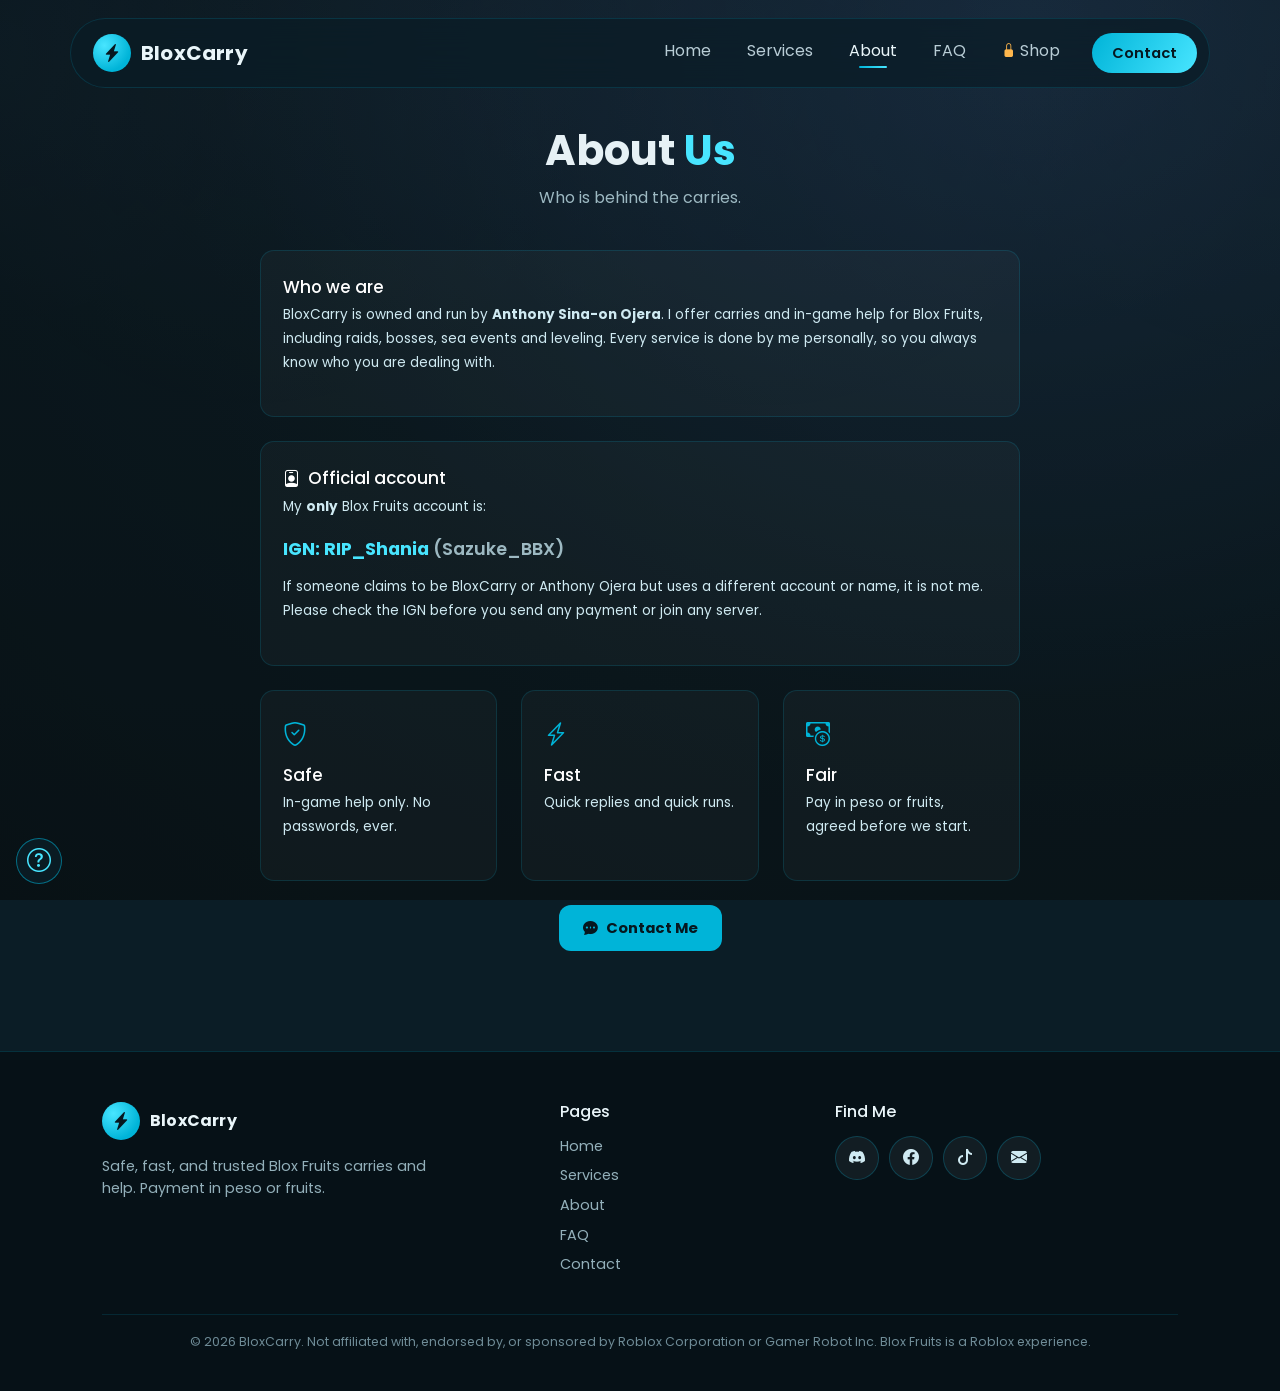
==== about.html @ fe70d106 "Add website files" ====
<!DOCTYPE html>
<html lang="en">
<head>
  <meta charset="UTF-8">
  <meta name="viewport" content="width=device-width, initial-scale=1.0">
  <title>About | Blox Fruits Services</title>
  <meta name="description" content="About BloxCarry: owned and run by Anthony Sina-on Ojera. The only official account is RIP_Shania (Sazuke_BBX).">
  <link href="https://cdn.jsdelivr.net/npm/bootstrap@5.3.0/dist/css/bootstrap.min.css" rel="stylesheet">
  <link href="https://cdn.jsdelivr.net/npm/bootstrap-icons/font/bootstrap-icons.css" rel="stylesheet">
  <link href="https://fonts.googleapis.com/css2?family=Poppins:wght@400;600;700&display=swap" rel="stylesheet">
  <link href="style.css" rel="stylesheet">
</head>
<body>
  <div id="site-nav"></div>
  <main>
    <section class="page-head"><h1>About <span>Us</span></h1><p>Who is behind the carries.</p></section>
    <section class="container block" style="padding-top:30px">
      <div class="about-box">

        <div class="card-dark mb-4">
          <h3>Who we are</h3>
          <p>BloxCarry is owned and run by <strong>Anthony Sina-on Ojera</strong>. I offer carries and in-game help for Blox Fruits, including raids, bosses, sea events and leveling. Every service is done by me personally, so you always know who you are dealing with.</p>
        </div>

        <div class="card-dark mb-4">
          <h3><i class="bi bi-person-badge" style="display:inline;margin:0 8px 0 0"></i>Official account</h3>
          <p>My <strong>only</strong> Blox Fruits account is:</p>
          <p class="price" style="margin-bottom:10px">IGN: RIP_Shania <span style="color:#9db9c2;font-weight:600">(Sazuke_BBX)</span></p>
          <p>If someone claims to be BloxCarry or Anthony Ojera but uses a different account or name, it is not me. Please check the IGN before you send any payment or join any server.</p>
        </div>

        <div class="row g-4">
          <div class="col-md-4"><div class="card-dark"><i class="bi bi-shield-check"></i><h3>Safe</h3><p>In-game help only. No passwords, ever.</p></div></div>
          <div class="col-md-4"><div class="card-dark"><i class="bi bi-lightning-charge"></i><h3>Fast</h3><p>Quick replies and quick runs.</p></div></div>
          <div class="col-md-4"><div class="card-dark"><i class="bi bi-cash-coin"></i><h3>Fair</h3><p>Pay in peso or fruits, agreed before we start.</p></div></div>
        </div>

        <div class="text-center mt-4"><a href="contact.html" class="hero-cta"><i class="bi bi-chat-dots-fill"></i> Contact Me</a></div>
      </div>
    </section>
  </main>
  <div id="site-footer"></div>
  <script src="https://cdn.jsdelivr.net/npm/bootstrap@5.3.0/dist/js/bootstrap.bundle.min.js"></script>
  <script src="main.js"></script>
</body>
</html>
---- style.css ----
body { font-family: 'Poppins', sans-serif; background: #0b1d26; color: #fff; padding-top: 90px; }
    section { scroll-margin-top: 100px; }
    h2.section-title { font-size: 1.7rem; font-weight: 700; color: #eaf6fa; text-align: center; margin-bottom: 8px; }
    .section-sub { text-align: center; color: #93b0ba; font-size: .95rem; margin-bottom: 36px; }
    .block { padding: 60px 0 10px; }

    /* ===== NAVBAR ===== */
    .navbar-toggler { border-color: rgba(0,180,216,.5); padding: 6px 10px; }
    .navbar-toggler:focus { box-shadow: 0 0 0 3px rgba(0,180,216,.25); }
    .navbar-toggler-icon { background-image: url("data:image/svg+xml;charset=utf8,%3Csvg xmlns='http://www.w3.org/2000/svg' viewBox='0 0 30 30'%3E%3Cpath stroke='white' stroke-width='2' d='M4 7h22M4 15h22M4 23h22'/%3E%3C/svg%3E"); }
    .navbar {
      position: fixed; top: 18px; left: 50%; transform: translateX(-50%);
      width: min(1140px, 92vw); margin: 0;
      background: rgba(11,29,38,.72); backdrop-filter: blur(16px); -webkit-backdrop-filter: blur(16px);
      border: 1px solid rgba(0,180,216,.16); border-radius: 999px; padding: 10px 12px 10px 22px;
      transition: background .35s, border-color .35s, box-shadow .35s, top .35s; z-index: 1030;
    }
    .navbar.is-scrolled { top: 10px; background: rgba(9,22,29,.92); border-color: rgba(0,180,216,.3); box-shadow: 0 10px 30px rgba(0,0,0,.4); }
    .navbar .container-fluid { padding: 0; }
    .navbar-brand { font-weight: 700; letter-spacing: .2px; color: #eaf6fa !important; display: flex; align-items: center; }
    .icon-circle {
      display: inline-flex; align-items: center; justify-content: center; width: 38px; height: 38px; border-radius: 50%;
      background: radial-gradient(circle at 30% 30%, #48e5ff, #00b4d8 70%); color: #06171f; font-size: 18px; margin-right: 10px;
      animation: brandPulse 3s ease-in-out infinite;
    }
    .navbar-logo { width: 38px; height: 38px; border-radius: 50%; object-fit: cover; margin-right: 10px; animation: brandPulse 3s ease-in-out infinite; }
    @keyframes brandPulse { 0%,100% { box-shadow: 0 0 0 0 rgba(0,180,216,.35); } 50% { box-shadow: 0 0 0 6px rgba(0,180,216,0); } }
    .nav-link { color: #b9cdd6 !important; margin-right: 8px; padding: 8px 14px !important; border-radius: 8px; transition: color .25s; }
    .nav-link:hover, .nav-link.active { color: #eaf6fa !important; }
    .nav-link::after { content: ''; display: block; height: 2px; width: 0; margin: 3px auto 0; background: linear-gradient(90deg, #00b4d8, #48e5ff); transition: width .3s; border-radius: 2px; }
    .nav-link:hover::after, .nav-link.active::after { width: 60%; }
    .nav-contact-btn {
      background: linear-gradient(120deg, #00b4d8, #48e5ff); color: #06171f !important; font-weight: 600; font-size: .92rem;
      padding: 9px 20px; border-radius: 999px; border: none; white-space: nowrap; margin-left: 10px; text-decoration: none; transition: transform .25s, box-shadow .25s;
    }
    .nav-contact-btn:hover { transform: translateY(-1px); box-shadow: 0 6px 18px rgba(0,180,216,.35); }
    @media (max-width: 991px) { .navbar { padding: 10px 14px; border-radius: 26px; } .nav-contact-btn { display: inline-block; margin: 8px 0 4px; } }

    /* ===== BACKGROUND ===== */
    #bg-orbs { position: fixed; inset: 0; width: 100vw; height: 100vh; z-index: -1; display: block;
      background: radial-gradient(ellipse at 80% 0%, #17304a 0%, #0b1d26 55%, #081419 100%); }

    /* ===== HERO (placeholder until design arrives) ===== */
    .hero { padding: 30px 20px 60px; position: relative; }
    .hero-inner { max-width: 1140px; margin: 0 auto; position: relative; z-index: 1; }
    .hero-top-row { display: flex; align-items: center; justify-content: space-between; gap: 32px; margin-bottom: 36px; flex-wrap: wrap; }
    .hero-badge { display: inline-flex; align-items: center; gap: 7px; background: rgba(0,180,216,.1); border: 1px solid rgba(0,180,216,.3); border-radius: 20px; padding: 5px 14px; font-size: .75rem; font-weight: 700; color: #48e5ff; letter-spacing: .05em; text-transform: uppercase; margin-bottom: 20px; }
    .hero-badge-dot { width: 7px; height: 7px; border-radius: 50%; background: #48c78e; animation: heroPulse 2s infinite; }
    .hero-title { font-size: clamp(1.9rem, 5vw, 3.2rem); font-weight: 700; line-height: 1.15; letter-spacing: -.03em; margin-bottom: 18px; }
    .hero-title span { color: #48e5ff; }
    .hero-subtitle { color: #dae8f5; font-size: .98rem; line-height: 1.7; margin-bottom: 28px; max-width: 480px; }
    .hero-cta-row { display: flex; align-items: center; gap: 10px; flex-wrap: wrap; }
    .hero-cta { display: inline-flex; align-items: center; gap: 8px; background: #00b4d8; color: #06171f; border-radius: 12px; padding: 12px 24px; font-size: .92rem; font-weight: 700; text-decoration: none; transition: .2s; }
    .hero-cta:hover { background: #48e5ff; transform: translateY(-2px); color: #06171f; }
    .hero-cta-ghost { display: inline-flex; align-items: center; gap: 8px; background: rgba(255,255,255,.08); color: rgba(255,255,255,.85); border: 1px solid rgba(255,255,255,.15); border-radius: 12px; padding: 11px 20px; font-size: .92rem; font-weight: 600; text-decoration: none; transition: .2s; }
    .hero-cta-ghost:hover { background: rgba(255,255,255,.14); color: #fff; }
    .hero-alert-card { background: rgba(72,199,142,.1); border: 1px solid rgba(72,199,142,.3); border-radius: 16px; padding: 14px 16px; text-decoration: none; display: block; min-width: 150px; transition: .25s; }
    .hero-alert-card:hover { background: rgba(72,199,142,.18); transform: translateY(-3px); }
    .alert-top-row { display: flex; align-items: center; gap: 7px; margin-bottom: 8px; }
    .alert-dot { width: 7px; height: 7px; border-radius: 50%; background: #48c78e; }
    .alert-label { font-size: .62rem; font-weight: 700; text-transform: uppercase; letter-spacing: .08em; color: rgba(72,199,142,.85); }
    .alert-num { font-size: 1.7rem; font-weight: 700; color: #fff; line-height: 1; }
    .alert-sub { font-size: .72rem; color: rgba(72,199,142,.7); margin-top: 4px; }
    .hero-card-grid { display: grid; grid-template-columns: repeat(4, 1fr); gap: 10px; border-top: 1px solid rgba(255,255,255,.08); padding-top: 24px; }
    .hero-quick-card { background: rgba(255,255,255,.05); border: 1px solid rgba(255,255,255,.09); border-radius: 14px; padding: 16px; text-decoration: none; display: block; transition: .2s; }
    .hero-quick-card:hover { background: rgba(255,255,255,.1); border-color: rgba(0,180,216,.4); transform: translateY(-3px); }
    .qc-icon { font-size: 1.1rem; display: block; margin-bottom: 10px; }
    .qc-name { font-size: .8rem; font-weight: 700; color: rgba(255,255,255,.9); }
    .qc-sub { font-size: .68rem; color: rgba(218,232,245,.5); margin-top: 3px; }
    .hero-stats { display: flex; gap: 24px; margin-top: 20px; padding-top: 20px; border-top: 1px solid rgba(255,255,255,.07); flex-wrap: wrap; align-items: center; }
    .hero-stat-val { font-size: 1.8rem; font-weight: 700; line-height: 1; }
    .hero-stat-lbl { font-size: .75rem; color: #dae8f5; margin-top: 3px; }
    .hero-stat-divider { width: 1px; background: rgba(255,255,255,.12); align-self: stretch; }
    @keyframes heroPulse { 0%,100% { box-shadow: 0 0 0 0 rgba(72,199,142,.45); } 50% { box-shadow: 0 0 0 5px rgba(72,199,142,0); } }

    /* ===== HOLOGRAM HERO VISUAL ===== */
    .hero-visual { flex: 0 1 520px; width: 100%; max-width: 520px; position: relative; margin-inline: auto; }
    .hero-visual .hero-alert-card { position: absolute; top: 0; right: 0; z-index: 20; }
    .hero-scene { position: relative; width: 100%; aspect-ratio: 520 / 440; container-type: inline-size; }
    .hero-scene > svg { position: absolute; inset: 0; width: 100%; height: 100%; overflow: visible; }
    .hero-scene .layer-back { z-index: 1; }
    .hero-scene .layer-holo { z-index: 5; pointer-events: none; filter: drop-shadow(0 0 5px rgba(127,231,255,.9)) drop-shadow(0 0 18px rgba(127,231,255,.45)); animation: holoFlicker 7s infinite; }
    .orbit-card { position: absolute; width: 24cqw; padding: 1.6cqw 1.2cqw; display: flex; align-items: center; justify-content: center; gap: .8cqw; text-align: center; font-size: clamp(9px, 2.5cqw, 13px); font-weight: 600; line-height: 1.2; color: #dae8f5; background: linear-gradient(160deg, rgba(255,183,77,.16), rgba(30,45,61,.6)); backdrop-filter: blur(3px); border: 1px solid rgba(255,183,77,.38); border-radius: 12px; box-shadow: 0 0 18px rgba(255,183,77,.22), 0 8px 14px rgba(0,0,0,.28); will-change: transform, left, top; text-decoration: none; cursor: pointer; transition: box-shadow .25s, border-color .25s, background .25s, color .25s; }
    .orbit-card i { color: #ffb74d; font-size: 1.15em; flex-shrink: 0; }
    .orbit-card::after { content: ''; position: absolute; inset: -3px; border-radius: 15px; pointer-events: none; border: 1px solid #ffb74d; opacity: 0; animation: cardAura 2.8s ease-out infinite; animation-delay: var(--d, 0s); }
    .orbit-card:hover, .orbit-card:focus-visible { outline: none; color: #fff; border-color: #dae8f5; background: linear-gradient(160deg, #4b6c88, #2d455b); box-shadow: 0 0 26px rgba(255,183,77,.8), 0 0 64px rgba(255,183,77,.35), 0 8px 14px rgba(0,0,0,.28); }
    .orbit-card:hover::after { animation-duration: 1.1s; }
    .conduit { stroke: #ffb74d; stroke-width: 3; stroke-linecap: round; stroke-dasharray: 1 10; opacity: .8; animation: heroFlow 1.1s linear infinite; }
    .conduit.on { stroke: #fff; stroke-width: 4; opacity: 1; animation-duration: .45s; }
    .ring-dash { transform-origin: 260px 282px; animation: heroFlow 3s linear infinite; }
    .beam { animation: beamShimmer 4s ease-in-out infinite; }
    .holo-float { animation: holoFloat 4.5s ease-in-out infinite; }
    .holo-ring { animation: ringFlow 3s linear infinite; }
    .holo-ring.rev { animation-direction: reverse; }
    @keyframes holoFloat { 0%,100% { transform: translateY(0); } 50% { transform: translateY(-9px); } }
    @keyframes ringFlow { to { stroke-dashoffset: -24; } }
    .scan-rect { animation: holoScan .5s linear infinite; }
    .beam-lines { animation: holoRise 1.6s linear infinite; }
    .ripple { transform-origin: 260px 282px; animation: holoRipple 2.6s ease-out infinite; }
    @keyframes heroFlow { to { stroke-dashoffset: -11; } }
    @keyframes beamShimmer { 0%,100% { opacity: .55; } 50% { opacity: .9; } }
    @keyframes cardAura { 0% { opacity: .75; transform: scale(1); } 100% { opacity: 0; transform: scale(1.2); } }
    @keyframes holoFlicker { 0%,90%,100% { opacity: 1; transform: none; } 91% { opacity: .5; transform: translateX(2px); } 92% { opacity: 1; transform: translateX(-2px); } 93% { opacity: .7; transform: none; } 95% { opacity: 1; } }
    @keyframes holoScan { to { transform: translateY(4px); } }
    @keyframes holoRise { to { transform: translateY(-8px); } }
    @keyframes holoRipple { 0% { opacity: .8; transform: scale(1); } 100% { opacity: 0; transform: scale(1.9); } }
    .btn-custom { background: #0077ff; color: #fff; font-weight: 600; padding: 10px 20px; border-radius: 8px; border: none; margin: 20px 5px 0; text-decoration: none; display: inline-block; transition: background .3s; }
    .btn-custom:hover { background: #005fcc; color: #fff; }
    .btn-coffee { background: linear-gradient(to right, #00b4d8, #0096c7); color: #fff; font-weight: 600; padding: 10px 22px; border: none; border-radius: 8px; margin: 20px 5px 0; text-decoration: none; display: inline-block; }
    .btn-coffee:hover { background: linear-gradient(to right, #0077b6, #00b4d8); color: #fff; }

    /* ===== RATINGS ===== */
    .rating-box { display: flex; flex-wrap: wrap; align-items: center; justify-content: center; gap: 22px; padding: 22px; border: 1px solid rgba(0,180,216,.2); border-radius: 18px; background: rgba(255,255,255,.03); max-width: 640px; margin: 0 auto; }
    .rating-big { font-size: 2.6rem; font-weight: 700; color: #48e5ff; line-height: 1; }
    .rating-label { font-size: .82rem; color: #93b0ba; margin-bottom: 4px; }
    .rating-stars { display: flex; align-items: center; gap: 3px; }
    .rating-stars i { color: #ffc107; font-size: 1rem; }
    .rating-stars span { color: #fff; font-weight: 600; margin-left: 6px; font-size: .92rem; }

    /* ===== CARDS ===== */
    .card-dark { height: 100%; background: rgba(255,255,255,.03); border: 1px solid rgba(0,180,216,.16); border-radius: 14px; padding: 26px 22px; transition: transform .3s, box-shadow .3s; }
    .card-dark:hover { transform: translateY(-6px); box-shadow: 0 14px 30px rgba(0,180,216,.3); }
    .card-dark > i { font-size: 1.5rem; color: #00b4d8; margin-bottom: 12px; display: block; }
    .card-dark h3 { font-size: 1.05rem; color: #fff; margin-bottom: 6px; }
    .card-dark p { font-size: .85rem; color: #9db9c2; line-height: 1.5; }
    .price { color: #48e5ff !important; font-weight: 700; font-size: 1.1rem !important; }
    .step-num { display: inline-flex; width: 34px; height: 34px; align-items: center; justify-content: center; border-radius: 50%; background: linear-gradient(120deg,#00b4d8,#48e5ff); color: #06171f; font-weight: 700; margin-bottom: 10px; }

    /* ===== FORM ===== */
    .order-form { max-width: 640px; margin: 0 auto; background: rgba(16,33,42,.85); border: 2px solid #00b4d8; border-radius: 14px; padding: 28px; box-shadow: 0 0 20px rgba(0,180,216,.3); }
    .order-form label { font-size: .9rem; color: #cfeaf2; margin: 12px 0 4px; }
    .order-form .form-control, .order-form .form-select { background-color: #0e1c24; border: 1px solid #1f3a45; color: #fff; border-radius: 8px; }
    .order-form .form-control:focus, .order-form .form-select:focus { border-color: #00b4d8; box-shadow: 0 0 0 3px rgba(0,180,216,.25); }
    .order-form .warning { color: #ffc107; font-size: .85rem; margin: 14px 0 6px; }
    .btn-submit { background: #00b4d8; color: #fff; font-weight: 600; padding: 10px 20px; border: none; border-radius: 8px; width: 100%; margin-top: 12px; transition: background .3s; }
    .btn-submit:hover { background: #0096c7; }

    /* ===== REVIEWS / FAQ ===== */
    .review p { font-style: italic; color: #cfeaf2; }
    .review footer { color: #93b0ba; font-size: .85rem; margin-top: 8px; }
    details { background: rgba(255,255,255,.03); border: 1px solid rgba(0,180,216,.16); border-radius: 12px; padding: 14px 18px; margin: 0 auto 12px; max-width: 760px; }
    summary { cursor: pointer; font-weight: 600; color: #eaf6fa; }
    details p { color: #9db9c2; margin: 10px 0 0; font-size: .92rem; }

    /* ===== SOCIALS ===== */
    .social-row { display: flex; flex-wrap: wrap; gap: 10px; justify-content: center; }
    .social-circle { width: 42px; height: 42px; border-radius: 50%; background: rgba(255,255,255,.05); border: 1px solid rgba(0,180,216,.25); display: flex; align-items: center; justify-content: center; color: #cfeaf2; font-size: 1rem; text-decoration: none; transition: transform .25s, background .25s, color .25s; }
    .social-circle:hover { background: #00b4d8; color: #06171f; transform: translateY(-3px); }

    /* ===== FOOTER ===== */
    .site-footer { margin-top: 90px; padding: 50px 0 24px; background: rgba(6,16,22,.85); border-top: 1px solid rgba(0,180,216,.2); }
    .site-footer h4 { font-size: 1rem; color: #eaf6fa; margin-bottom: 14px; }
    .site-footer a.f-link { display: block; color: #93b0ba; text-decoration: none; font-size: .9rem; margin-bottom: 8px; transition: color .25s; }
    .site-footer a.f-link:hover { color: #48e5ff; }
    .site-footer .social-row { justify-content: flex-start; }
    .footer-note { border-top: 1px solid rgba(0,180,216,.14); margin-top: 30px; padding-top: 18px; font-size: .78rem; color: #6f8c97; text-align: center; }

    /* ===== SCROLL TOP ===== */
    #scrollTopBtn { position: fixed; right: 26px; bottom: 26px; width: 46px; height: 46px; border-radius: 50%; border: none; background: linear-gradient(120deg,#00b4d8,#48e5ff); color: #06171f; font-size: 1.2rem; display: flex; align-items: center; justify-content: center; cursor: pointer; box-shadow: 0 6px 18px rgba(0,0,0,.35); opacity: 0; visibility: hidden; transform: translateY(12px); transition: opacity .3s, transform .3s; z-index: 1040; }
    #scrollTopBtn.show { opacity: 1; visibility: visible; transform: translateY(0); }

    @media (max-width: 900px) {
      .hero-top-row { flex-direction: column; }
      .hero-visual .hero-alert-card { position: static; width: 100%; margin-top: 10px; }
      .hero-card-grid { grid-template-columns: repeat(2, 1fr); }
    }
    @media (max-width: 480px) { .hero-stat-divider { display: none; } .hero-stats { gap: 14px; } }
    @media (prefers-reduced-motion: reduce) {
      .icon-circle, .navbar-logo, .conduit, .ring-dash, .beam, .holo-float, .holo-ring, .orbit-card::after, .layer-holo, .scan-rect, .beam-lines, .ripple { animation: none; }
    }
  
    /* ===== MULTI-PAGE ADDITIONS ===== */
    .page-head { text-align: center; padding: 30px 20px 10px; }
    .page-head h1 { font-size: clamp(1.9rem, 4vw, 2.6rem); font-weight: 700; }
    .page-head h1 span { color: #48e5ff; }
    .page-head p { color: #9db9c2; max-width: 560px; margin: 10px auto 0; }
    .pay-note { display: flex; align-items: center; justify-content: center; gap: 10px; flex-wrap: wrap; max-width: 520px; margin: 0 auto 32px; padding: 12px 18px; border-radius: 14px; background: rgba(255,193,7,.08); border: 1px solid rgba(255,193,7,.3); color: #ffe08a; font-size: .95rem; }
    .hero-signals { margin-top: 30px; }
    .hero-signals .rating-stars { margin-bottom: 16px; }
    .hero-signals .social-row { justify-content: flex-start; }
    .help-btn { position: fixed; left: 26px; bottom: 26px; width: 46px; height: 46px; border-radius: 50%; border: 1px solid rgba(0,180,216,.55); background: rgba(11,29,38,.88); color: #48e5ff; font-size: 1.5rem; display: flex; align-items: center; justify-content: center; cursor: pointer; z-index: 1040; animation: brandPulse 3s ease-in-out infinite; transition: background .25s, color .25s, transform .25s; }
    .help-btn:hover { background: #00b4d8; color: #06171f; transform: scale(1.1); }
    .modal-content.custom-modal { background: #10212a; color: #fff; border-radius: 14px; border: 2px solid #00b4d8; box-shadow: 0 0 20px rgba(0,180,216,.4); }
    .custom-modal .modal-header { border-bottom: 1px solid #1f3a45; }
    .custom-modal .modal-title { font-weight: 600; color: #00b4d8; }
    .custom-modal .btn-close { filter: invert(1); }
    .how-step { display: flex; gap: 14px; margin-bottom: 16px; }
    .how-step h3 { font-size: 1rem; margin: 0 0 2px; }
    .how-step p { margin: 0; font-size: .87rem; color: #9db9c2; }
    .how-step .step-num { flex-shrink: 0; margin: 0; }
    .contact-big { display: flex; align-items: center; gap: 16px; padding: 24px; border-radius: 16px; text-decoration: none; color: #fff; font-weight: 600; font-size: 1.1rem; transition: transform .25s, box-shadow .25s; }
    .contact-big i { font-size: 2rem; }
    .contact-big small { display: block; font-weight: 400; font-size: .8rem; opacity: .85; }
    .contact-big:hover { color: #fff; transform: translateY(-4px); box-shadow: 0 14px 30px rgba(0,0,0,.4); }
    .cb-discord { background: linear-gradient(135deg, #5865F2, #404eed); }
    .cb-messenger { background: linear-gradient(135deg, #0099ff, #a033ff); }
    .about-box { max-width: 760px; margin: 0 auto; }
    .about-box p { color: #cfeaf2; line-height: 1.75; }
    @media (max-width: 576px) { .help-btn { left: 16px; bottom: 16px; width: 42px; height: 42px; } }

    /* ===== SERVICES PAGE ===== */
    .svc-nav { display: flex; flex-wrap: wrap; gap: 10px; justify-content: center; margin-bottom: 40px; }
    .svc-nav a { padding: 8px 16px; border-radius: 999px; border: 1px solid rgba(0,180,216,.3); background: rgba(255,255,255,.04); color: #cfeaf2; text-decoration: none; font-size: .88rem; transition: background .25s, color .25s; }
    .svc-nav a:hover { background: #00b4d8; color: #06171f; }
    .svc-cat { margin-bottom: 48px; }
    .svc-cat h2 { font-size: 1.4rem; font-weight: 700; color: #eaf6fa; margin-bottom: 20px; display: flex; align-items: center; gap: 10px; }
    .svc-cat h2 i { color: #00b4d8; }
    .svc-item { display: flex; flex-direction: column; }
    .svc-item h3 { font-size: 1.05rem; margin-bottom: 12px; }
    .svc-price { font-size: 1.8rem; font-weight: 700; color: #48e5ff; line-height: 1; }
    .svc-or { font-size: .85rem; color: #9db9c2; margin: 8px 0 14px; min-height: 1px; }
    .svc-or span { color: #ffe08a; }
    .svc-fee { font-size: .8rem; color: #ffb74d; margin-bottom: 14px; }
    .svc-badge { font-size: .62rem; font-weight: 700; text-transform: uppercase; background: rgba(255,193,7,.15); color: #ffc107; border: 1px solid rgba(255,193,7,.4); border-radius: 999px; padding: 2px 8px; margin-left: 8px; vertical-align: middle; white-space: nowrap; }
    .svc-item .btn-custom { margin: auto 0 0; align-self: flex-start; }

    /* ===== CATEGORY CARDS + SERVICE MODAL ===== */
    .cat-card { display: flex; flex-direction: column; align-items: flex-start; gap: 6px; width: 100%; height: 100%; text-align: left; cursor: pointer; font-family: inherit; background: rgba(255,255,255,.03); border: 1px solid rgba(0,180,216,.16); border-radius: 14px; padding: 28px 24px; color: #fff; transition: transform .3s, box-shadow .3s, border-color .3s; }
    .cat-card:hover { transform: translateY(-6px); border-color: rgba(0,180,216,.6); box-shadow: 0 14px 30px rgba(0,180,216,.3); }
    .cat-card .cat-ic { font-size: 2.2rem; color: #00b4d8; }
    .cat-card h3 { font-size: 1.2rem; margin: 8px 0 0; }
    .cat-card .cat-count { font-size: .85rem; color: #9db9c2; }
    .cat-card .cat-go { margin-top: 10px; font-size: .85rem; color: #48e5ff; }
    .svc-hint { font-size: .88rem; color: #9db9c2; margin-bottom: 12px; }
    .svc-pick { display: flex; justify-content: space-between; align-items: center; width: 100%; font-family: inherit; background: #0e1c24; border: 1px solid #1f3a45; border-radius: 10px; color: #fff; padding: 11px 14px; margin-bottom: 8px; font-size: .92rem; text-align: left; transition: border-color .2s, background .2s; }
    .svc-pick:hover, .svc-pick.active { border-color: #00b4d8; background: rgba(0,180,216,.12); }
    .pay-panel { margin-top: 14px; padding: 18px; border-radius: 12px; background: rgba(0,180,216,.08); border: 1px solid rgba(0,180,216,.35); }
    .pay-panel h4 { font-size: 1rem; margin-bottom: 10px; }
    .pay-panel .svc-or { margin-bottom: 8px; }
    .pay-panel .btn-custom { margin: 10px 0 0; }

/* =====================================================================
   RESPONSIVE + EYE-COMFORT OVERRIDES
   Paste this at the VERY BOTTOM of your existing CSS (after everything
   else) so it wins over the earlier rules. Nothing above needs deleting.
   Also make sure your <head> has:
   <meta name="viewport" content="width=device-width, initial-scale=1">
   ===================================================================== */

:root { --gutter: clamp(14px, 4vw, 32px); }

html { -webkit-text-size-adjust: 100%; scroll-behavior: smooth; }

body {
  overflow-x: hidden;
  min-height: 100vh;
  min-height: 100dvh;
  padding-top: clamp(76px, 12vw, 96px);
  color: #e6f1f5;                       /* softer than pure white = less glare */
}
img, svg, video, canvas { max-width: 100%; }
section { scroll-margin-top: clamp(84px, 14vw, 104px); }
.container, .container-fluid { padding-inline: var(--gutter); }
.navbar .container-fluid { padding-inline: 0; }

/* ---------- BACKGROUND: calmer, no pixel-grid, no neon glare ---------- */
body::before {
  content: '';
  position: fixed; inset: 0; z-index: -2;
  background:
    radial-gradient(ellipse at 80% 0%, #132a3d 0%, rgba(11,29,38,0) 60%),
    linear-gradient(180deg, #0b1d26 0%, #081419 100%);
}
/* desktop: keep the animated canvas but dim it */
#bg-orbs { opacity: .5; filter: saturate(.7) brightness(.8); }
/* phones / tablets / touch devices: turn the bright canvas off entirely */
@media (max-width: 991px), (pointer: coarse) {
  #bg-orbs { display: none; }
}

/* ---------- TYPOGRAPHY (fluid) ---------- */
h2.section-title { font-size: clamp(1.4rem, 1rem + 2vw, 2rem); }
.section-sub { font-size: clamp(.88rem, .8rem + .3vw, 1rem); padding-inline: 8px; }
.block { padding: clamp(36px, 7vw, 64px) 0 10px; }
.hero-title { font-size: clamp(1.7rem, 1.1rem + 3.4vw, 3.4rem); color: #eaf6fa; overflow-wrap: anywhere; }
.hero-subtitle { color: #cfdfe8; max-width: min(480px, 100%); }
.page-head h1 { font-size: clamp(1.7rem, 1.1rem + 3vw, 2.6rem); }

/* ---------- NAVBAR ---------- */
.navbar { width: min(1140px, calc(100vw - 20px)); }
@media (max-width: 991px) {
  .navbar { top: 10px; padding: 8px 12px 8px 16px; border-radius: 26px; }
  .navbar-collapse { max-height: calc(100dvh - 110px); overflow-y: auto; padding-top: 8px; }
  .nav-link { padding: 12px 14px !important; margin: 0 0 2px; }
  .nav-link::after { display: none; }
  .nav-link.active { background: rgba(0,180,216,.12); }
  .nav-contact-btn { display: block; text-align: center; margin: 8px 0 4px; padding: 12px 20px; }
  .navbar-toggler { min-width: 44px; min-height: 44px; }
}
@media (max-width: 360px) {
  .navbar-brand { font-size: .95rem; }
  .icon-circle, .navbar-logo { width: 32px; height: 32px; margin-right: 8px; }
}

/* ---------- HERO ---------- */
.hero { padding: clamp(10px, 3vw, 30px) var(--gutter) clamp(36px, 8vw, 70px); }
.hero-top-row { gap: clamp(20px, 4vw, 48px); }
.hero-top-row > :first-child { flex: 1 1 340px; min-width: 0; }
.hero-cta, .hero-cta-ghost { min-height: 46px; justify-content: center; }

@media (max-width: 1100px) {
  .hero-visual { flex-basis: 440px; max-width: 440px; }
}
@media (max-width: 900px) {
  .hero-top-row { flex-direction: column; align-items: stretch; }
  .hero-visual { width: min(100%, 440px); max-width: 440px; flex: none; }
  .hero-card-grid { grid-template-columns: repeat(2, 1fr); }
}
@media (max-width: 576px) {
  .hero-cta-row > a { flex: 1 1 150px; }
  .hero-stats { gap: 16px; }
  .hero-stat-val { font-size: 1.5rem; }
  .qc-sub { font-size: .7rem; }
}
@media (max-width: 380px) {
  .hero-cta-row > a { flex: 1 1 100%; }
  .hero-card-grid { gap: 8px; }
  .hero-quick-card { padding: 12px; }
}

/* mobile: calmer hologram (no flicker/strobe, softer glow) */
@media (max-width: 991px) {
  .hero-scene .layer-holo {
    animation: none;
    filter: drop-shadow(0 0 3px rgba(127,231,255,.55));
  }
  .orbit-card { box-shadow: 0 6px 12px rgba(0,0,0,.25); }
  .orbit-card::after { display: none; }
  .hero-badge-dot, .icon-circle, .navbar-logo, .help-btn { animation-duration: 6s; }
}

/* ---------- CARDS / FORMS / SERVICES ---------- */
.card-dark { padding: clamp(18px, 4vw, 26px) clamp(16px, 3.5vw, 22px); }
.cat-card { padding: clamp(20px, 4vw, 28px) clamp(18px, 3.5vw, 24px); }
.svc-price { font-size: clamp(1.5rem, 1.2rem + 1.2vw, 1.8rem); }
.svc-pick { min-height: 46px; flex-wrap: wrap; gap: 4px 12px; }
.order-form { padding: clamp(18px, 4vw, 28px); width: 100%; }
.order-form .form-control, .order-form .form-select { font-size: 16px; min-height: 44px; } /* stops iOS zoom */
.rating-box { padding: clamp(16px, 4vw, 22px); gap: clamp(12px, 3vw, 22px); }
.rating-big { font-size: clamp(2rem, 1.5rem + 2vw, 2.6rem); }
.btn-custom, .btn-coffee, .btn-submit { min-height: 44px; }
details { padding: 14px clamp(14px, 3vw, 18px); }
summary { padding-block: 2px; }
.contact-big { padding: clamp(16px, 4vw, 24px); font-size: clamp(1rem, .9rem + .5vw, 1.1rem); }
.pay-note { max-width: min(520px, 100%); }
.social-circle { width: 44px; height: 44px; }
.custom-modal .modal-body { max-height: calc(100dvh - 160px); overflow-y: auto; overflow-wrap: anywhere; }

/* ---------- FOOTER ---------- */
.site-footer { margin-top: clamp(50px, 9vw, 90px); padding: clamp(32px, 6vw, 50px) 0 24px; }
@media (max-width: 576px) {
  .site-footer { text-align: center; }
  .site-footer .social-row { justify-content: center; }
}

/* ---------- FLOATING BUTTONS (notch / home-bar safe) ---------- */
#scrollTopBtn { right: max(16px, env(safe-area-inset-right)); bottom: max(16px, env(safe-area-inset-bottom)); }
.help-btn     { left:  max(16px, env(safe-area-inset-left));  bottom: max(16px, env(safe-area-inset-bottom)); }

/* ---------- VERY LARGE SCREENS ---------- */
@media (min-width: 1600px) {
  html { font-size: 17px; }
  .navbar { width: min(1280px, 92vw); }
  .hero-inner { max-width: 1280px; }
}
@media (min-width: 2200px) {
  html { font-size: 19px; }
}

/* ---------- SHORT LANDSCAPE PHONES ---------- */
@media (max-height: 480px) and (orientation: landscape) {
  body { padding-top: 72px; }
  .navbar { top: 6px; }
  .hero-visual { max-width: 300px; }
  .navbar-collapse { max-height: calc(100dvh - 80px); }
}

/* ---------- TOUCH DEVICES: no sticky hover-jumps ---------- */
@media (hover: none) {
  .card-dark:hover, .cat-card:hover, .hero-quick-card:hover,
  .hero-alert-card:hover, .contact-big:hover, .hero-cta:hover { transform: none; }
}

/* ---------- REDUCED MOTION ---------- */
@media (prefers-reduced-motion: reduce) {
  html { scroll-behavior: auto; }
  .hero-badge-dot, .help-btn { animation: none; }
}
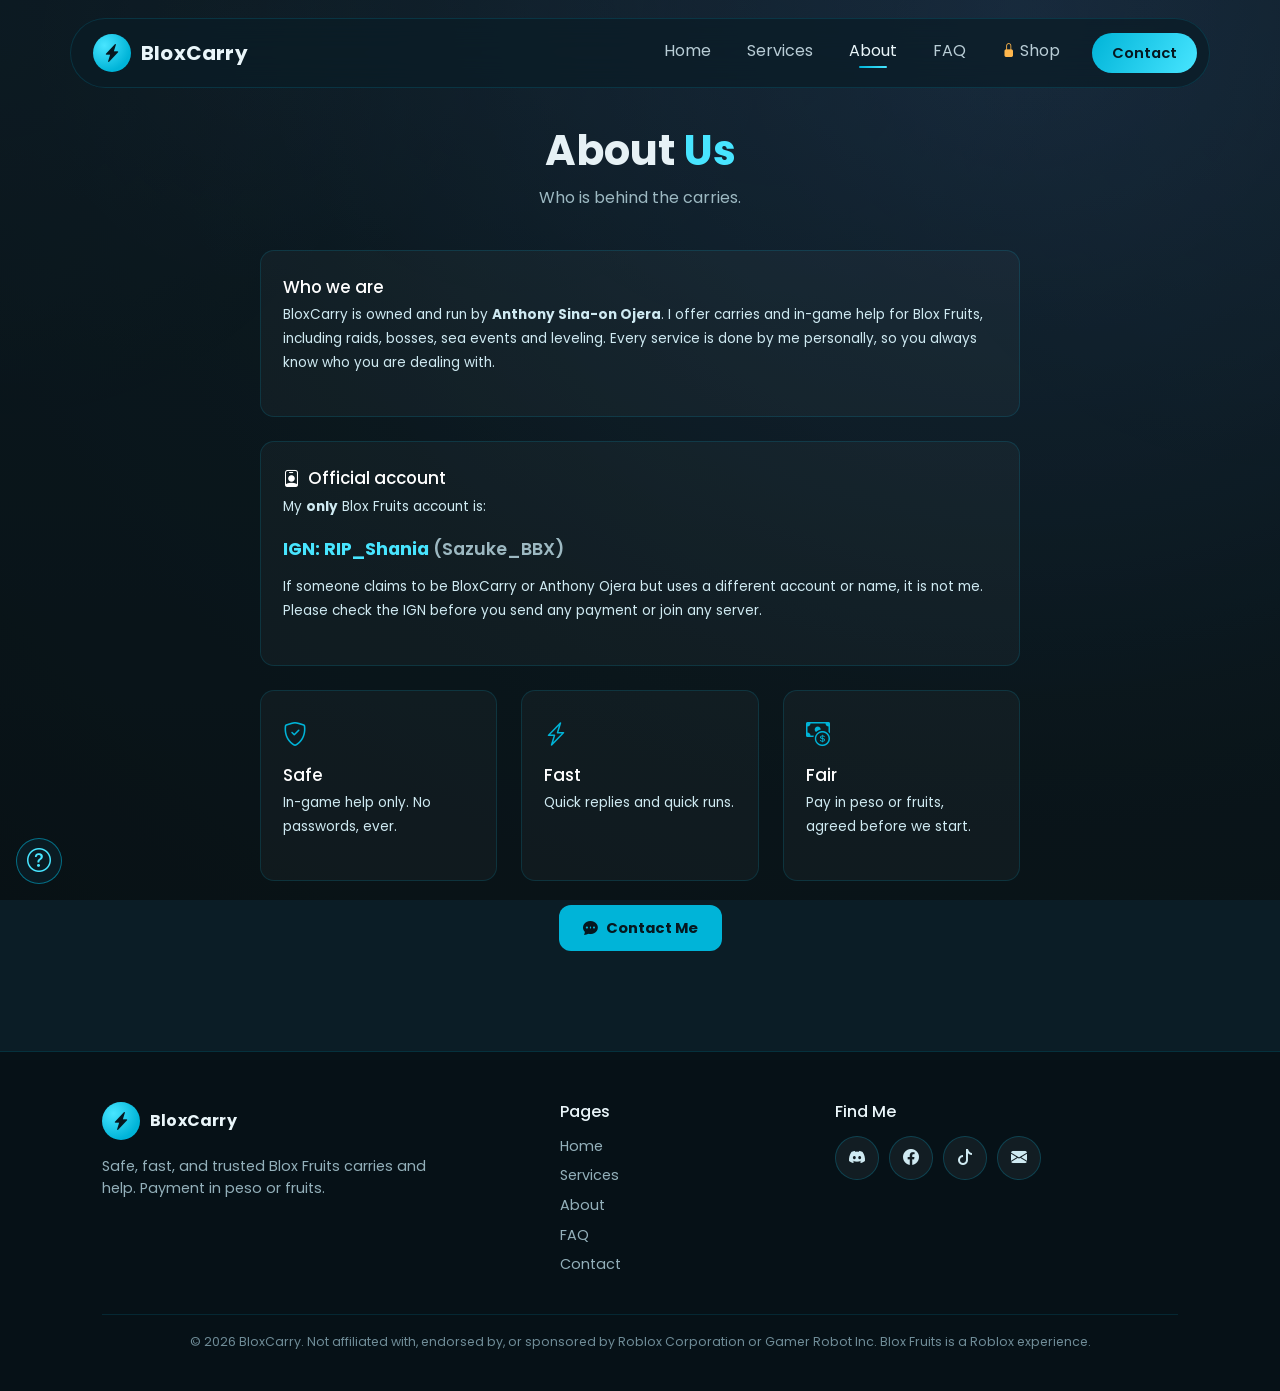
==== commit f3984c8b: "add functions and DB" ====
--- a/about.html
+++ b/about.html
@@ -41,6 +41,8 @@
   </main>
   <div id="site-footer"></div>
   <script src="https://cdn.jsdelivr.net/npm/bootstrap@5.3.0/dist/js/bootstrap.bundle.min.js"></script>
+  <script src="sheet.js"></script>
   <script src="main.js"></script>
+  <script src="team.js"></script>
 </body>
 </html>
